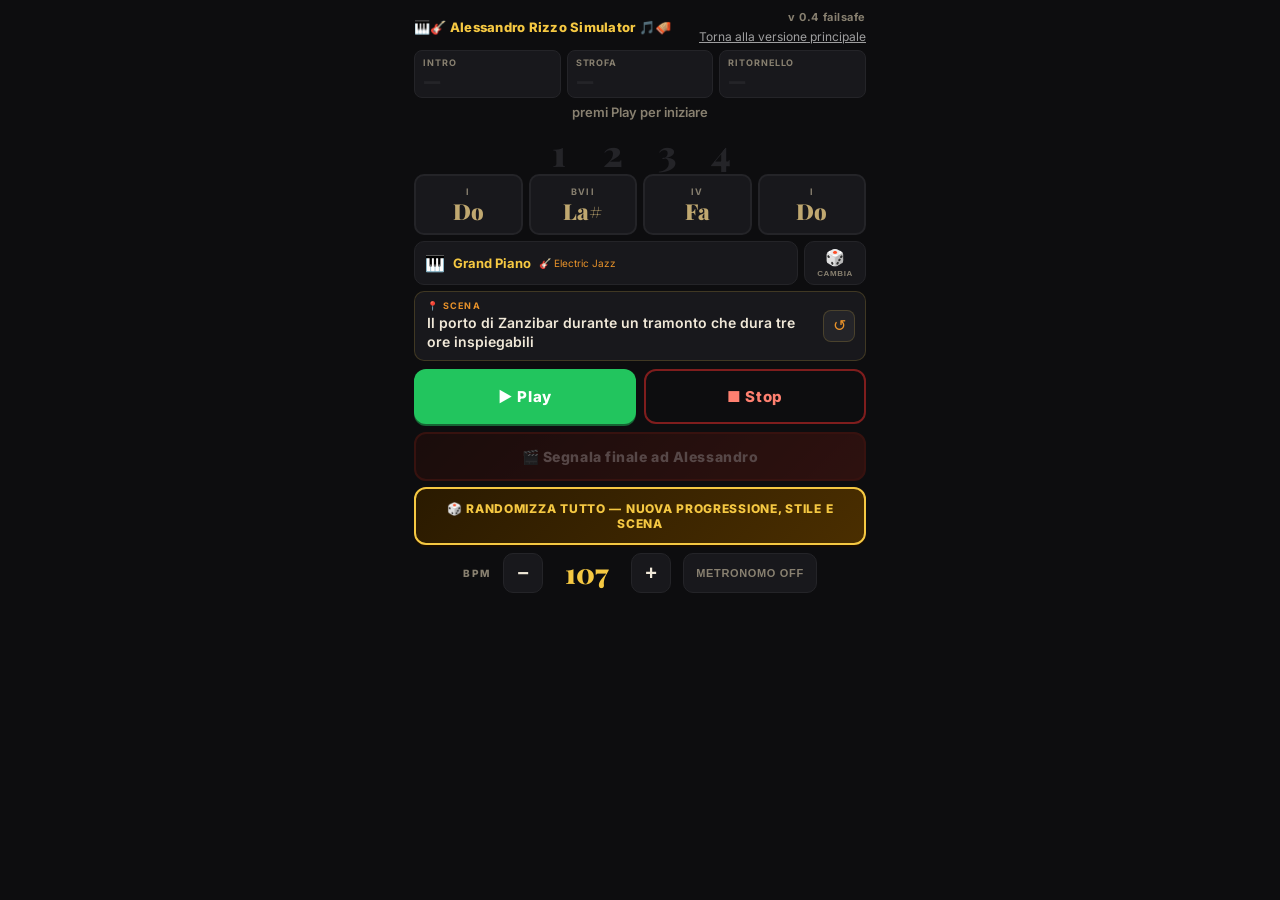
==== failsafe/index.html @ e34e5322 "Promote v5 to main app and add v4 failsafe" ====
<!DOCTYPE html>
<html lang="it">
<head>
  <meta charset="UTF-8">
  <meta name="viewport" content="width=device-width, initial-scale=1.0, maximum-scale=1.0, user-scalable=no">
  <meta http-equiv="Cache-Control" content="no-cache, no-store, must-revalidate">
  <meta http-equiv="Pragma" content="no-cache">
  <meta http-equiv="Expires" content="0">
  <title>Alessandro Rizzo Simulator</title>
  
  <!-- Fonts -->
  <link href="https://fonts.googleapis.com/css2?family=Inter:wght@400;600;700;800;900&family=Playfair+Display:wght@900&display=swap" rel="stylesheet">
  
  <!-- Styles -->
  <link rel="stylesheet" href="css/style.css?v=0.4">
</head>
<body>
  <div class="curt curt-l" id="curtL"></div>
  <div class="curt curt-r" id="curtR"></div>

  <!-- HEADER -->
  <div class="header" style="justify-content: space-between;">
    <div class="app-title">🎹🎸 Alessandro Rizzo Simulator 🎵🪗</div>
    <div style="display:flex; flex-direction:column; align-items:flex-end;">
      <div class="version-badge">v 0.4 failsafe</div>
      <a href="../index.html" style="color:#ffffff99; font-size:12px; margin-top:5px; text-decoration:underline;">Torna alla versione principale</a>
    </div>
  </div>

  <!-- PROGRESS -->
  <div class="progress-row" id="progressRow">
    <div class="progress-block" id="pbIntro">
      <div class="progress-lbl">Intro</div>
      <div class="progress-val" id="pvIntro">—</div>
      <div class="progress-remain" id="prIntro"></div>
    </div>
    <div class="progress-block" id="pbStrofa">
      <div class="progress-lbl">Strofa</div>
      <div class="progress-val" id="pvStrofa">—</div>
      <div class="progress-remain" id="prStrofa"></div>
    </div>
    <div class="progress-block" id="pbRit">
      <div class="progress-lbl">Ritornello</div>
      <div class="progress-val" id="pvRit">—</div>
      <div class="progress-remain" id="prRit"></div>
    </div>
  </div>

  <!-- STATUS -->
  <div class="status-wrap">
    <div class="status-bar" id="statusBar">premi Play per iniziare</div>
  </div>

  <!-- COUNT 1 2 3 4 -->
  <div class="countin-inline" id="countinInline">
    <div class="countin-beat" id="cb1">1</div>
    <div class="countin-beat" id="cb2">2</div>
    <div class="countin-beat" id="cb3">3</div>
    <div class="countin-beat" id="cb4">4</div>
  </div>

  <!-- CHORD CARDS -->
  <div class="chord-display" id="chordDisplay">
    <div class="chord-card" id="cc0"><div class="chord-num" id="cnum0">I</div><div class="chord-name" id="cname0">—</div><div class="chord-fn" id="cfn0"></div></div>
    <div class="chord-card" id="cc1"><div class="chord-num" id="cnum1">II</div><div class="chord-name" id="cname1">—</div><div class="chord-fn" id="cfn1"></div></div>
    <div class="chord-card" id="cc2"><div class="chord-num" id="cnum2">III</div><div class="chord-name" id="cname2">—</div><div class="chord-fn" id="cfn2"></div></div>
    <div class="chord-card" id="cc3"><div class="chord-num" id="cnum3">IV</div><div class="chord-name" id="cname3">—</div><div class="chord-fn" id="cfn3"></div></div>
  </div>

  <!-- INSTRUMENT -->
  <div class="instrument-row">
    <div class="instrument-current" id="instrStrip">
      <div class="instrument-icon" id="instrIcon">🎹</div>
      <div style="display:flex;align-items:center;gap:8px;flex-wrap:wrap;">
        <div class="instrument-name" id="instrName">Grand Piano</div>
        <div class="instrument-hint" id="instrBass">🎸 —</div>
      </div>
    </div>
    <button class="instrument-random" onclick="randomInstrument()">🎲<div class="instrument-random-lbl">cambia</div></button>
  </div>

  <!-- LOCATION -->
  <div class="location-card">
    <div class="location-label">📍 Scena</div>
    <div class="location-text" id="locText">—</div>
    <button class="btn-loc" onclick="newLocation()" title="Nuova scena">↺</button>
  </div>

  <!-- PLAY / STOP -->
  <div class="main-actions">
    <button class="btn-play-big" id="btnPlay" onclick="togglePlay()">▶ Play</button>
    <button class="btn-stop-big" onclick="stopAll()">■ Stop</button>
  </div>

  <!-- FINALE -->
  <button class="btn-finale" id="btnEnding" onclick="armEnding()" disabled>🎬 Segnala finale ad Alessandro</button>

  <!-- RANDOM -->
  <button class="btn-random" id="btnRandom" onclick="doFullRandom()">🎲 RANDOMIZZA TUTTO — nuova progressione, stile e scena</button>

  <!-- TEMPO -->
  <div class="tempo-strip">
    <span class="tempo-lbl">BPM</span>
    <button class="tempo-adj" onclick="setTempo(Math.max(60,bpm-5));document.getElementById('tempoSlider').value=bpm">−</button>
    <span class="tempo-num" id="tempoVal">120</span>
    <button class="tempo-adj" onclick="setTempo(Math.min(200,bpm+5));document.getElementById('tempoSlider').value=bpm">+</button>
    <button class="metro-btn" id="metroBtn" onclick="toggleMetronome()">metronomo OFF</button>
    <input type="range" id="tempoSlider" min="70" max="160" value="120" oninput="setTempo(+this.value)" style="display:none">
  </div>

  <!-- Scripts -->
  <script src="js/db-music.js?v=0.4"></script>
  <script src="js/db-scenes.js?v=0.4"></script>
  <script src="js/audio-engine.js?v=0.4"></script>
  <script src="js/ui-manager.js?v=0.4"></script>
</body>
</html>
---- failsafe/css/style.css ----
:root {
  --bg:     #0d0d0f;
  --bg2:    #18181c;
  --bg3:    #242428;
  --gold:   #f5c842;
  --amber:  #e8922a;
  --cream:  #f0e8d8;
  --dim:    #888070;
  --red:    #ff4040;
  --green:  #22c55e;
  --blue:   #60a5fa;
  --purple: #a78bfa;
  --border: rgba(245,200,66,0.18);
  --r:      10px;
}

*, *::before, *::after { box-sizing: border-box; margin: 0; padding: 0; }

html, body { height: 100%; overflow: hidden; }

body {
  background: var(--bg);
  color: var(--cream);
  font-family: 'Inter', sans-serif;
  display: flex; flex-direction: column;
  height: 100dvh; /* dynamic viewport height */
  max-width: 480px; margin: 0 auto;
  -webkit-tap-highlight-color: transparent;
  user-select: none;
}

/* ── HEADER ── */
.header {
  display: flex; align-items: center; justify-content: space-between;
  padding: 10px 14px 6px;
  flex-shrink: 0;
}
.app-title { font-size: 13px; font-weight: 800; color: var(--gold); letter-spacing: 0.02em; }

/* ── STATUS ── */
.status-wrap { padding: 0 14px 6px; flex-shrink: 0; }
.status-bar {
  font-size: 13px; font-weight: 600; color: var(--dim);
  text-align: center; min-height: 20px;
  transition: color 0.3s;
}
.status-bar.on       { color: var(--amber); }
.status-bar.sec-intro  { color: var(--amber); }
.status-bar.sec-strofa { color: var(--green); }
.status-bar.sec-rit    { color: var(--purple); }
.status-bar.end { color: var(--red); animation: blink .6s step-end infinite; }
@keyframes blink { 0%,100%{opacity:1} 50%{opacity:0} }

/* ── PROGRESS STRIP ── */
.progress-row {
  display: grid; grid-template-columns: 1fr 1fr 1fr;
  gap: 6px; padding: 0 14px 6px; flex-shrink: 0;
}
.progress-block {
  background: var(--bg2); border: 1.5px solid var(--bg3);
  border-radius: 8px; padding: 6px 8px;
  transition: border-color .3s, background .3s;
}
.progress-block.active-intro  { border-color: var(--amber); background: #1e1508; }
.progress-block.active-strofa { border-color: var(--green);  background: #0a1a0a; }
.progress-block.active-rit    { border-color: var(--purple); background: #120a1e; }
.progress-lbl {
  font-size: 9px; font-weight: 700; letter-spacing: .1em;
  text-transform: uppercase; color: var(--dim); margin-bottom: 2px;
}
.progress-block.active-intro  .progress-lbl { color: var(--amber); }
.progress-block.active-strofa .progress-lbl { color: var(--green); }
.progress-block.active-rit    .progress-lbl { color: var(--purple); }
.progress-val {
  font-family: 'Playfair Display', serif;
  font-size: 20px; font-weight: 900; color: var(--bg3); line-height: 1;
}
.progress-block.active-intro  .progress-val { color: var(--amber); }
.progress-block.active-strofa .progress-val { color: var(--green); }
.progress-block.active-rit    .progress-val { color: var(--purple); }
.progress-remain { font-size: 9px; color: var(--dim); margin-top: 1px; }
.progress-block.active-strofa .progress-remain { color: #4ade80; }
.progress-block.active-rit    .progress-remain { color: #c4b5fd; }
.progress-block.active-intro  .progress-remain { color: #fbbf24; }

/* ── COUNTIN ── */
.countin-inline {
  display: flex; justify-content: center; gap: 18px;
  padding: 4px 14px; flex-shrink: 0;
}
.countin-beat {
  font-family: 'Playfair Display', serif;
  font-size: 36px; font-weight: 900;
  color: var(--bg3); line-height: 1; width: 36px; text-align: center;
  transition: color .06s, transform .06s;
}
.countin-beat.active {
  color: var(--sec, var(--gold));
  text-shadow: 0 0 20px var(--sec-glow, rgba(245,200,66,.6));
  transform: scale(1.15);
}
.countin-beat.count-in-active {
  color: #fff; text-shadow: 0 0 28px rgba(255,255,255,.7);
  transform: scale(1.25);
}

/* ── CHORD CARDS ── */
.chord-display {
  display: grid; grid-template-columns: repeat(4,1fr);
  gap: 6px; padding: 0 14px; flex-shrink: 0;
}
.chord-card {
  background: var(--bg2); border: 2px solid var(--bg3);
  border-radius: 10px; padding: 10px 4px 8px;
  text-align: center; position: relative; overflow: hidden;
  transition: border-color .15s, background .15s, box-shadow .15s;
}
.chord-card::after {
  content: ''; position: absolute; bottom: 0; left: 0; right: 0;
  height: 2px; background: var(--sec, var(--gold));
  transform: scaleX(0); transform-origin: left;
}
.chord-card.active {
  border-color: var(--sec, var(--gold));
  background: var(--sec-card, #1e1a08);
  box-shadow: 0 0 16px var(--sec-glow, rgba(245,200,66,.2));
}
.chord-card.active::after { transform: scaleX(1); transition: transform .1s; }
.chord-num { font-size: 9px; font-weight: 700; letter-spacing: .15em; color: var(--dim); margin-bottom: 3px; text-transform: uppercase; }
.chord-card.active .chord-num { color: var(--sec, var(--amber)); }
.chord-name { font-family: 'Playfair Display', serif; font-size: 22px; font-weight: 900; color: #c0a870; line-height: 1; }
.chord-card.active .chord-name { color: var(--sec, var(--gold)); }
.chord-fn { font-size: 8px; color: var(--dim); margin-top: 3px; letter-spacing: .06em; }

/* Section colors */
body.sec-intro  { --sec: #f5c842; --sec-glow: rgba(245,200,66,.45); --sec-card: #1e1a08; }
body.sec-strofa { --sec: #22c55e; --sec-glow: rgba(34,197,94,.4);   --sec-card: #0a1a0a; }
body.sec-rit    { --sec: #a78bfa; --sec-glow: rgba(167,139,250,.4); --sec-card: #120a1e; }

/* ── INSTRUMENT ROW ── */
.instrument-row {
  display: grid; grid-template-columns: 1fr auto;
  gap: 6px; margin: 6px 14px 0; flex-shrink: 0;
}
.instrument-current {
  display: flex; align-items: center; gap: 8px;
  background: var(--bg2); border: 1.5px solid var(--bg3);
  border-radius: 10px; padding: 6px 10px;
  transition: border-color .15s;
}
.instrument-random {
  background: var(--bg2); border: 1.5px solid var(--bg3);
  border-radius: 10px; padding: 6px 12px;
  cursor: pointer; display: flex; flex-direction: column;
  align-items: center; justify-content: center; gap: 2px;
  font-size: 16px; transition: all .15s; min-width: 60px;
}
.instrument-random:active { background: var(--bg3); }
.instrument-random-lbl { font-size: 8px; font-weight: 700; letter-spacing: .08em; text-transform: uppercase; color: var(--dim); }
.instrument-icon { font-size: 16px; }
.instrument-name { font-size: 13px; font-weight: 700; color: var(--gold); }
.instrument-hint { font-size: 10px; color: var(--amber); margin-top: 0; }
.btn-loc {
  position: absolute; right: 10px; top: 50%; transform: translateY(-50%);
  background: var(--bg3); border: 1.5px solid var(--border);
  color: var(--amber); width: 32px; height: 32px; border-radius: 8px;
  cursor: pointer; font-size: 16px; display: flex; align-items: center; justify-content: center;
  transition: background .15s;
}
.btn-loc:active { background: var(--bg); }

/* ── LOCATION ── */
.location-card {
  margin: 6px 14px 0;
  background: var(--bg2); border: 1.5px solid var(--border);
  border-radius: 10px; padding: 8px 44px 8px 12px;
  position: relative; flex-shrink: 0;
}
.location-label { font-size: 9px; font-weight: 700; letter-spacing: .14em; color: var(--amber); text-transform: uppercase; margin-bottom: 3px; }
.location-text { font-size: 14px; font-weight: 600; color: var(--cream); line-height: 1.35; }
.location-text.flash { animation: flash .35s ease; }
@keyframes flash { 0%,100%{opacity:1} 40%{opacity:.1} }

/* ── MAIN ACTION BUTTONS ── */
.main-actions {
  display: grid; grid-template-columns: 1fr 1fr;
  gap: 8px; padding: 8px 14px 0; flex-shrink: 0;
}
.btn-play-big {
  background: var(--green); color: #fff;
  border: none; border-radius: 12px;
  font-family: 'Inter', sans-serif; font-size: 15px; font-weight: 800;
  letter-spacing: .04em; padding: 16px;
  cursor: pointer; transition: all .15s;
  box-shadow: 0 2px 0 #166534;
}
.btn-play-big:active { transform: translateY(2px); box-shadow: none; }
.btn-play-big.on { background: #166534; box-shadow: none; color: #86efac; }
.btn-play-big:disabled { opacity: .4; cursor: default; }
.btn-stop-big {
  background: transparent; color: #ff8070; border: 2px solid #7f1d1d;
  border-radius: 12px; font-family: 'Inter', sans-serif;
  font-size: 15px; font-weight: 800; padding: 16px;
  cursor: pointer; transition: all .15s; letter-spacing: .04em;
}
.btn-stop-big:active { background: #1f0808; }

/* ── FINALE BUTTON ── */
.btn-finale {
  margin: 8px 14px 0;
  background: linear-gradient(135deg, #3a0c06, #7a1c10);
  border: 2px solid #9a2010; color: #ffcdc8;
  border-radius: 12px; font-family: 'Inter', sans-serif;
  font-size: 14px; font-weight: 800; letter-spacing: .04em;
  padding: 14px; cursor: pointer; width: calc(100% - 28px);
  transition: all .15s; display: block; flex-shrink: 0;
}
.btn-finale:active { transform: scale(.98); }
.btn-finale:disabled { opacity: .3; cursor: default; }
.btn-finale.armed { animation: pulserr .8s ease infinite; border-color: var(--red); color: #ff9090; }
@keyframes pulserr { 0%,100%{box-shadow:0 0 0 rgba(255,64,64,0)} 50%{box-shadow:0 0 18px rgba(255,64,64,.6)} }

.version-badge { font-size: 11px; font-weight: 700; color: var(--dim); letter-spacing: .05em; }

/* ── METRO BUTTON ── */
.metro-btn {
  background: var(--bg2); border: 1.5px solid var(--bg3);
  color: var(--dim); font-size: 11px; font-weight: 700;
  letter-spacing: .06em; text-transform: uppercase;
  padding: 0 12px; height: 40px; border-radius: 10px;
  cursor: pointer; transition: all .15s; white-space: nowrap;
}
.metro-btn.on { border-color: var(--amber); color: var(--amber); background: rgba(232,146,42,.12); }
.metro-btn:active { transform: scale(.95); }

/* ── RANDOM BUTTON ── */
.btn-random {
  margin: 6px 14px 0;
  background: linear-gradient(135deg, #2a1a00, #4a2e00);
  border: 2px solid var(--gold); color: var(--gold);
  border-radius: 12px; font-family: 'Inter', sans-serif;
  font-size: 12px; font-weight: 800; letter-spacing: .06em; text-transform: uppercase;
  padding: 12px; cursor: pointer; width: calc(100% - 28px);
  transition: all .15s; display: block; flex-shrink: 0;
  box-shadow: 0 2px 0 #1a0c00;
}
.btn-random:active { transform: translateY(2px); box-shadow: none; }
.btn-random.flash { animation: rglow .5s ease; }
@keyframes rglow { 0%{border-color:#fff8a0;color:#fff8a0;box-shadow:0 0 30px rgba(255,248,160,.4)} 100%{} }

/* ── TEMPO STRIP ── */
.tempo-strip {
  display: flex; align-items: center; justify-content: center;
  gap: 12px; padding: 8px 14px; flex-shrink: 0;
}
.tempo-lbl { font-size: 10px; font-weight: 800; letter-spacing: .15em; text-transform: uppercase; color: var(--dim); min-width: 28px; }
.tempo-adj {
  background: var(--bg2); border: 1.5px solid var(--bg3);
  color: var(--cream); font-size: 20px; font-weight: 700;
  width: 40px; height: 40px; border-radius: 10px;
  cursor: pointer; display: flex; align-items: center; justify-content: center;
  transition: background .12s; line-height: 1;
}
.tempo-adj:active { background: var(--bg3); transform: scale(.95); }
.tempo-num { font-family: 'Playfair Display', serif; font-size: 28px; font-weight: 900; color: var(--gold); min-width: 64px; text-align: center; }

/* Curtains */
.curt { position: fixed; top: 0; height: 100%; width: 50%; z-index: 200; background: #1a0800; transition: transform 1.2s cubic-bezier(.77,0,.23,1); }
.curt-l { left: 0; }
.curt-r { right: 0; }
.curt-l.open { transform: translateX(-100%); }
.curt-r.open { transform: translateX(100%); }
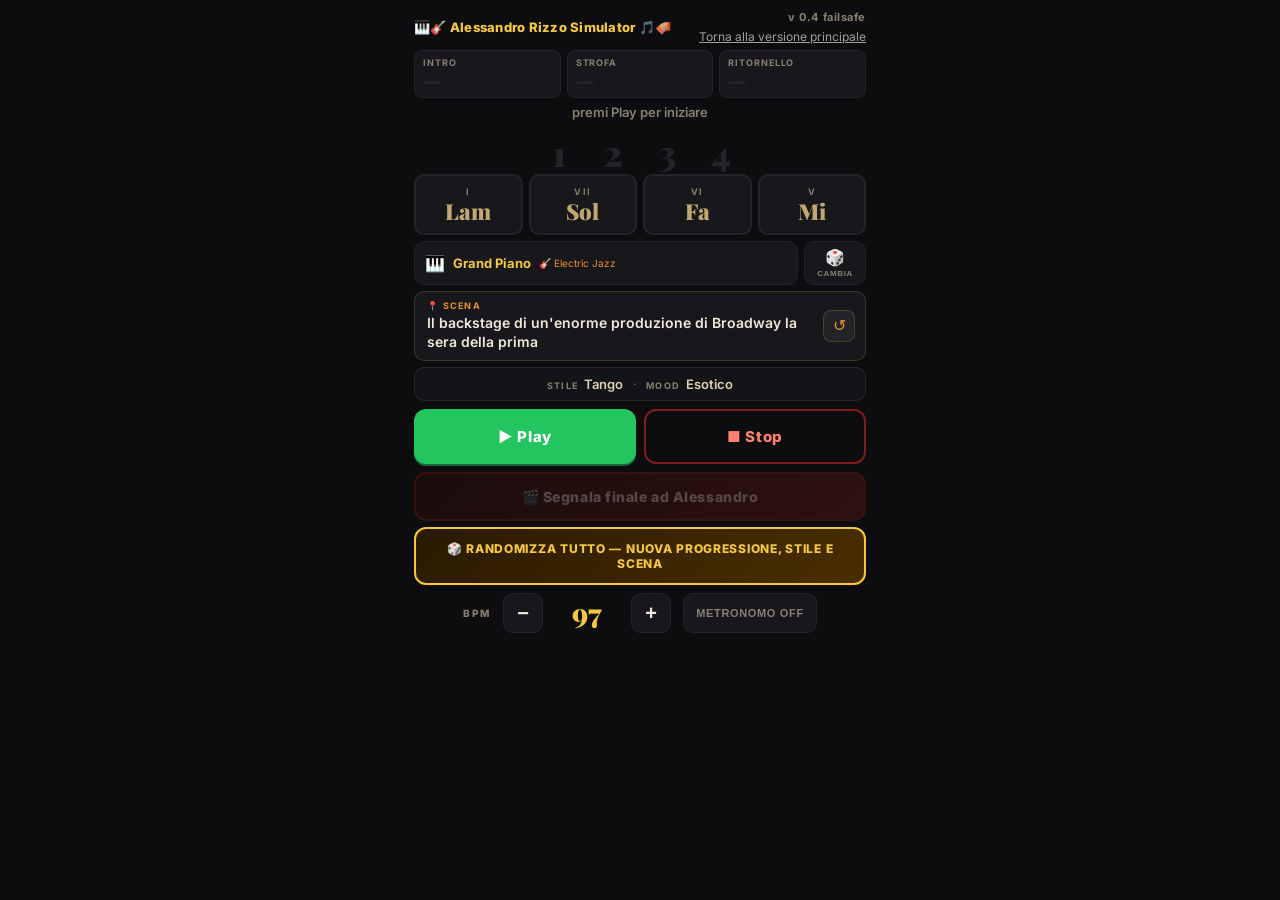
==== commit 2b7f35f5: "Expand chord themes and add style/mood info box" ====
--- a/failsafe/index.html
+++ b/failsafe/index.html
@@ -86,6 +86,18 @@
     <button class="btn-loc" onclick="newLocation()" title="Nuova scena">↺</button>
   </div>
 
+  <div class="theme-meta-card">
+    <div class="theme-meta-item">
+      <span class="theme-meta-label">Stile</span>
+      <span class="theme-meta-value" id="styleText">—</span>
+    </div>
+    <div class="theme-meta-sep">·</div>
+    <div class="theme-meta-item">
+      <span class="theme-meta-label">Mood</span>
+      <span class="theme-meta-value" id="moodText">—</span>
+    </div>
+  </div>
+
   <!-- PLAY / STOP -->
   <div class="main-actions">
     <button class="btn-play-big" id="btnPlay" onclick="togglePlay()">▶ Play</button>
--- a/failsafe/css/style.css
+++ b/failsafe/css/style.css
@@ -181,6 +181,41 @@
 .location-text.flash { animation: flash .35s ease; }
 @keyframes flash { 0%,100%{opacity:1} 40%{opacity:.1} }
 
+/* ── STYLE / MOOD ── */
+.theme-meta-card {
+  margin: 6px 14px 0;
+  padding: 8px 12px;
+  border-radius: 10px;
+  background: rgba(24,24,28,.72);
+  border: 1px solid rgba(240,232,216,.08);
+  display: flex;
+  align-items: center;
+  justify-content: center;
+  gap: 10px;
+  flex-shrink: 0;
+}
+.theme-meta-item {
+  display: flex;
+  align-items: baseline;
+  gap: 6px;
+}
+.theme-meta-label {
+  font-size: 9px;
+  font-weight: 700;
+  letter-spacing: .14em;
+  text-transform: uppercase;
+  color: var(--dim);
+}
+.theme-meta-value {
+  font-size: 13px;
+  font-weight: 600;
+  color: #ddd1b2;
+}
+.theme-meta-sep {
+  color: var(--dim);
+  font-size: 12px;
+}
+
 /* ── MAIN ACTION BUTTONS ── */
 .main-actions {
   display: grid; grid-template-columns: 1fr 1fr;
